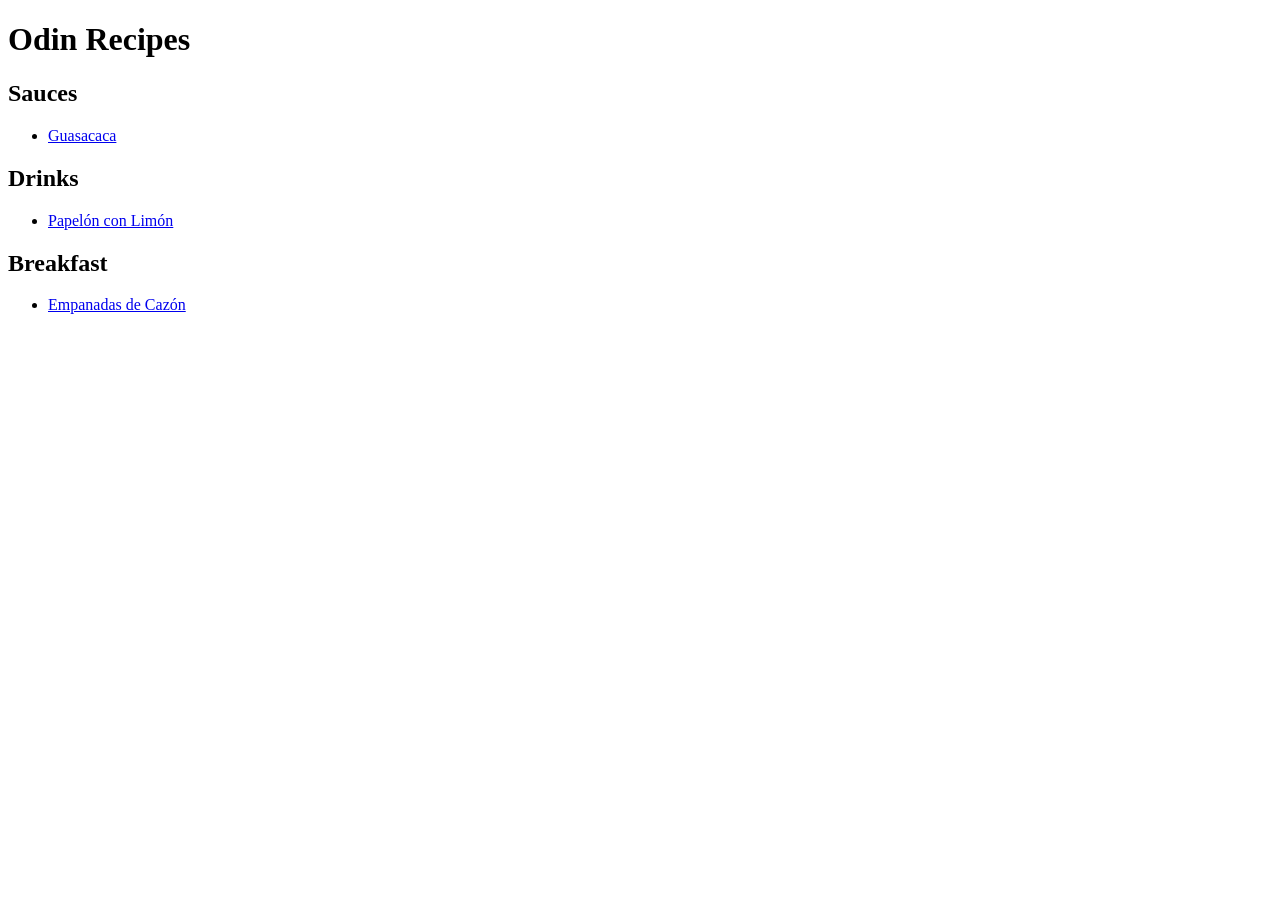
==== index.html @ 54a0dcba "Homepage with links to recipes" ====
<!DOCTYPE html>
<html lang="en">
    <head>
        <meta charset="utf-8">
        <title>Odin Recipes</title>
    </head>
    <body>
        <h1>Odin Recipes</h1>
            <h2>Sauces</h2>
                <ul>
                    <li><a href="recipes/guasacaca.html">Guasacaca</a></li>
                </ul>
            
            <h2>Drinks</h2>
                <ul>
                    <li><a href="recipes/papelon.html">Papelón con Limón</a></li>
                </ul>

            <h2>Breakfast</h2>
                <ul>
                    <li><a href="recipes/empanadas.html">Empanadas de Cazón</a></li>
                </ul>
            
    </body>

</html>
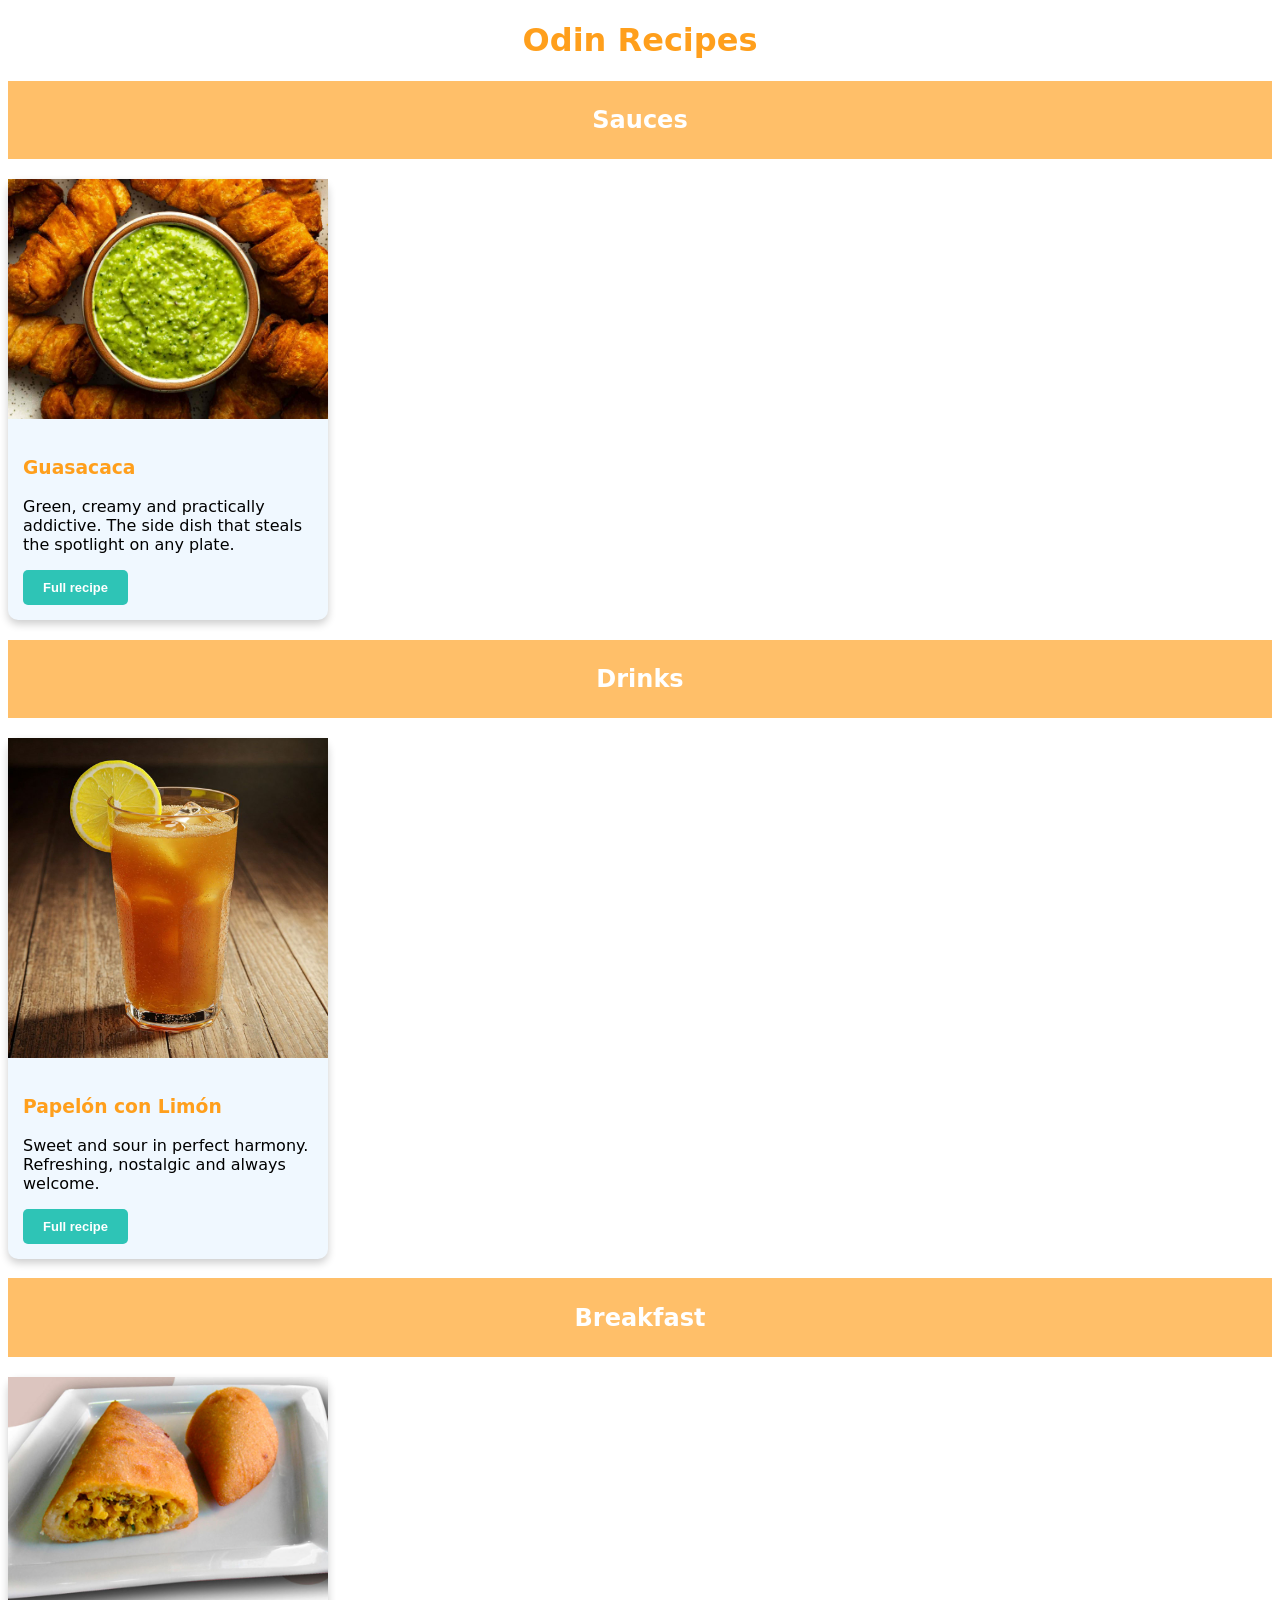
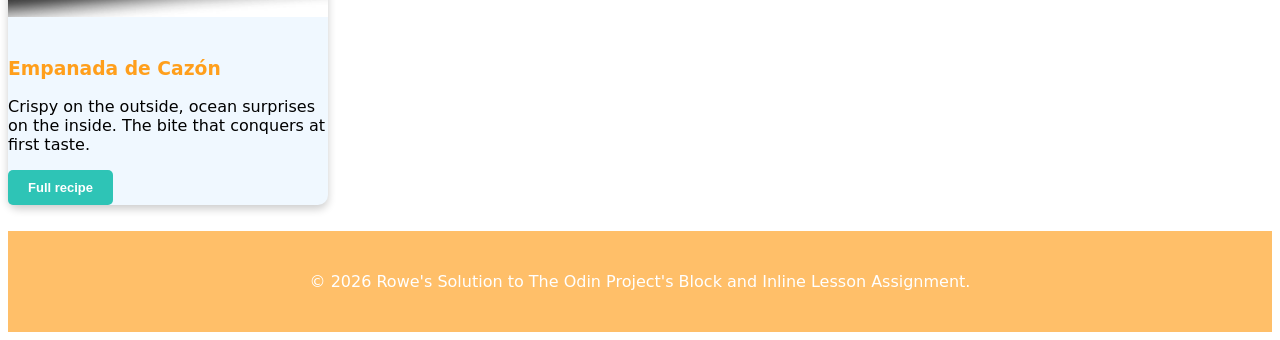
==== commit 8fe9703b: "Updated version of solution to Block and Inline lesson assignment and solved merge conflicts" ====
--- a/index.html
+++ b/index.html
@@ -3,24 +3,46 @@
     <head>
         <meta charset="utf-8">
         <title>Odin Recipes</title>
+        <link rel="stylesheet" href="styles.css">
     </head>
     <body>
         <h1>Odin Recipes</h1>
-            <h2>Sauces</h2>
-                <ul>
-                    <li><a href="recipes/guasacaca.html">Guasacaca</a></li>
-                </ul>
             
-            <h2>Drinks</h2>
-                <ul>
-                    <li><a href="recipes/papelon.html">Papelón con Limón</a></li>
-                </ul>
+            <h2 class="categories">Sauces</h2>
+                <div class="card">
+                    <img src="card-img/guasacaca-img.jpg" alt="Descripción" class="card-img">
+                    <div class="card-content">
+                        <h3>Guasacaca</h3>
+                        <p>Green, creamy and practically addictive. The side dish that steals the spotlight on any plate.</p>
+                        <a href="recipes/guasacaca.html" class="card-button">Full recipe</a>
+                    </div>
+                </div>
 
-            <h2>Breakfast</h2>
-                <ul>
-                    <li><a href="recipes/empanadas.html">Empanadas de Cazón</a></li>
-                </ul>
+            <h2 class="categories">Drinks</h2>
+             <div class="card">
+                    <img src="card-img/papelon-img.jpg" alt="Descripción" class="card-img">
+                    <div class="card-content">
+                    <h3>Papelón con Limón</h3>
+                    <p>Sweet and sour in perfect harmony. Refreshing, nostalgic and always welcome.</p>
+                    <a href="recipes/papelon.html" class="card-button">Full recipe</a>
+                    </div>
+                </div>
+
+            <h2 class="categories">Breakfast</h2>
+             <div class="card">
+                    <img src="card-img/empanada-img.jpg" alt="Descripción" class="card-img">
+                <span class="card-content">
+                <h3>Empanada de Cazón</h3>
+                <p>Crispy on the outside, ocean surprises on the inside. The bite that conquers at first taste.</p>
+                    <a href="recipes/empanadas.html" class="card-button">Full recipe</a>
+                </div>
+            </div>
             
+    <footer>
+        <div class="footer">
+            <p>&copy 2026 Rowe's Solution to The Odin Project's Block and Inline Lesson Assignment.</p>
+        </div>
+    </footer>
     </body>
 
 </html>
--- a/styles.css
+++ b/styles.css
@@ -0,0 +1,122 @@
+h1 {
+    text-align: center;
+    color: #ff9f1c;
+}
+
+h2 {
+    color: #ff9f1c;
+    /*color:#2ec4b6;*/
+}
+
+h3 {
+    color: #ff9f1c;
+    /*color:#2ec4b6;*/
+}
+
+h1, h2, h3, p, li {
+    font-family:system-ui, -apple-system, BlinkMacSystemFont, 'Segoe UI', Roboto, Oxygen, Ubuntu, Cantarell, 'Open Sans', 'Helvetica Neue', sans-serif;
+}
+
+a {
+    text-decoration: solid;
+    color: #cbf3f0;
+    font-weight: bold;
+}
+
+/*HEADER*/
+
+.logo {
+    text-align: center;
+    color: #ff9f1c;
+    font-family:system-ui, -apple-system, BlinkMacSystemFont, 'Segoe UI', Roboto, Oxygen, Ubuntu, Cantarell, 'Open Sans', 'Helvetica Neue', sans-serif;
+    font-weight: bold;
+    font-size: x-large;
+    margin-bottom: 2%;
+    padding-top: 1%;
+}
+
+/* PAGINA DE INICIO */
+
+body {
+    background-color: #ffffff;
+}
+
+.categories, footer {
+    background-color: #ffbf69;
+    color:#ffffff;
+    padding: 2% 1%;
+    text-align: center;
+}
+
+footer {
+    margin-top: 2%;
+}
+
+.card-img {
+    width: 320px;
+    height: auto;
+}
+
+.card {
+    width: 320px;
+    border-radius: 10px;
+    box-shadow: 0 4px 8px rgba(0,0,0,0.2);
+    background-color: aliceblue;
+}
+
+.card-content {
+    padding: 15px;
+}
+.card-button, .back-button {
+    text-decoration: solid;
+    font-weight: bold;
+    font-family:Verdana, Geneva, Tahoma, sans-serif;
+    font-size:small;
+
+    display: inline-block;
+    padding: 10px 20px;
+    background-color: #2ec4b6;
+    color: white;
+    border-radius: 5px;
+}
+
+.back-button {
+    margin: 1% 25% 1% 0%;
+}
+
+.title {
+    color: #ffffff;
+}
+
+
+/*GUASACACA RECIPE PAGE*/
+
+.recipe-img {
+    display: block;
+    max-height: 320px;
+    width: auto;
+    align-content: center;
+    margin-left: 5%;
+}
+
+.recipe-img-papelon {
+    margin-left: 7%;
+    margin-right: 25%;
+}
+
+.Description, .steps {
+    background-color: #ffbf69;
+    padding: 1% 25%;
+    margin-bottom: 2%;
+    align-content: center;
+
+}
+.h2-txt {
+text-align: center;
+color: #ffffff;
+}
+
+.ingredients {
+    align-content: center;
+    padding: 1% 25%;
+}
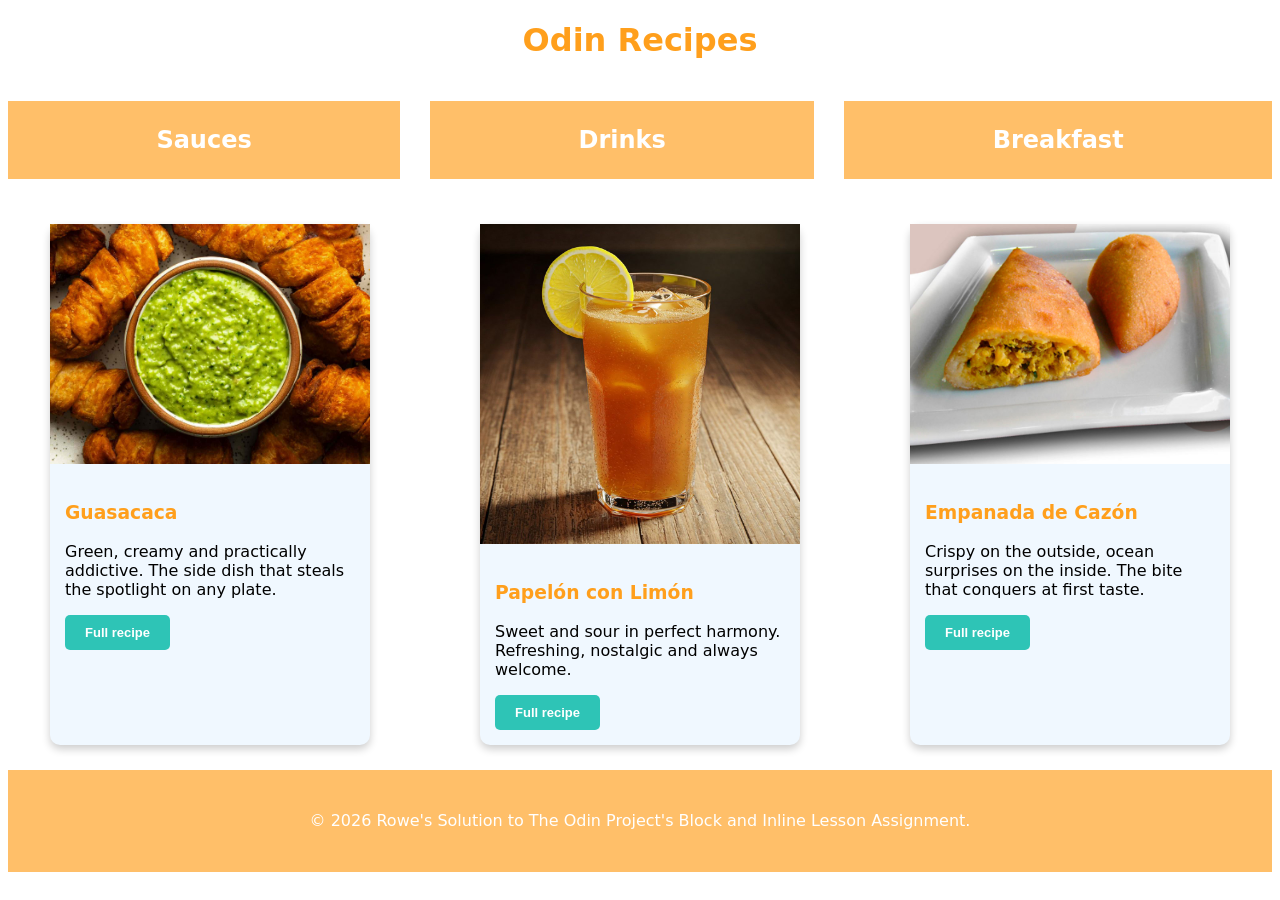
==== commit e5e5e373: "Added flexbox to the project" ====
--- a/index.html
+++ b/index.html
@@ -7,8 +7,13 @@
     </head>
     <body>
         <h1>Odin Recipes</h1>
-            
-            <h2 class="categories">Sauces</h2>
+    <div class="category-container">
+        <h2 class="categories">Sauces</h2>
+        <h2 class="categories">Drinks</h2>
+        <h2 class="categories">Breakfast</h2>
+    </div>
+    <div class="flex-container">
+            <!--<h2 class="categories">Sauces</h2>-->
                 <div class="card">
                     <img src="card-img/guasacaca-img.jpg" alt="Descripción" class="card-img">
                     <div class="card-content">
@@ -18,7 +23,8 @@
                     </div>
                 </div>
 
-            <h2 class="categories">Drinks</h2>
+            <!-- <h2 class="categories">Drinks</h2> -->
+             
              <div class="card">
                     <img src="card-img/papelon-img.jpg" alt="Descripción" class="card-img">
                     <div class="card-content">
@@ -28,16 +34,16 @@
                     </div>
                 </div>
 
-            <h2 class="categories">Breakfast</h2>
+            <!-- <h2 class="categories">Breakfast</h2> -->
              <div class="card">
                     <img src="card-img/empanada-img.jpg" alt="Descripción" class="card-img">
-                <span class="card-content">
+                <div class="card-content">
                 <h3>Empanada de Cazón</h3>
                 <p>Crispy on the outside, ocean surprises on the inside. The bite that conquers at first taste.</p>
                     <a href="recipes/empanadas.html" class="card-button">Full recipe</a>
                 </div>
             </div>
-            
+    </div> 
     <footer>
         <div class="footer">
             <p>&copy 2026 Rowe's Solution to The Odin Project's Block and Inline Lesson Assignment.</p>
--- a/styles.css
+++ b/styles.css
@@ -1,3 +1,21 @@
+.flex-container {
+    display: flex;
+    flex-wrap: wrap;
+    justify-content: center;
+    gap: 110px;
+}
+
+.category-container {
+    display: flex;
+    justify-content: center;
+    gap: 30px;
+    margin-bottom: 2%;
+    flex: 100%;
+}
+.categories {
+    flex: auto;
+}
+
 h1 {
     text-align: center;
     color: #ff9f1c;
